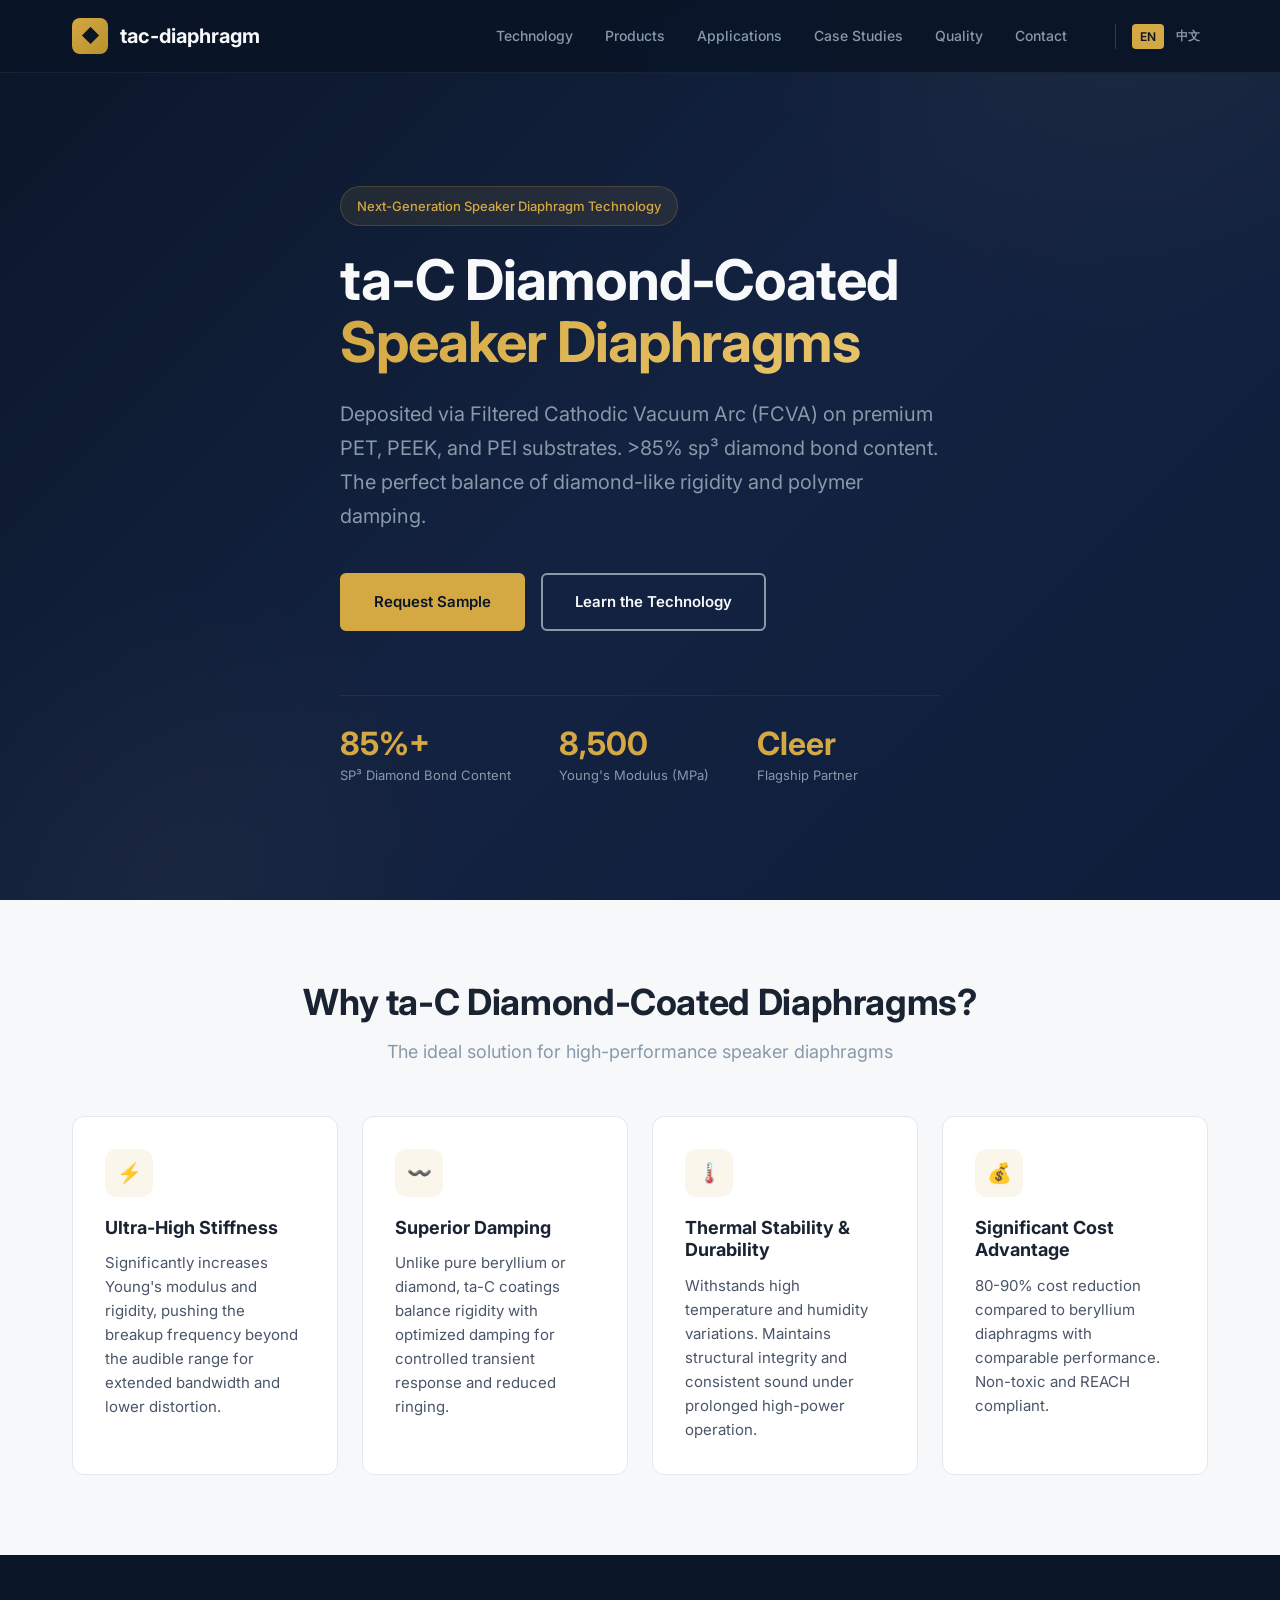
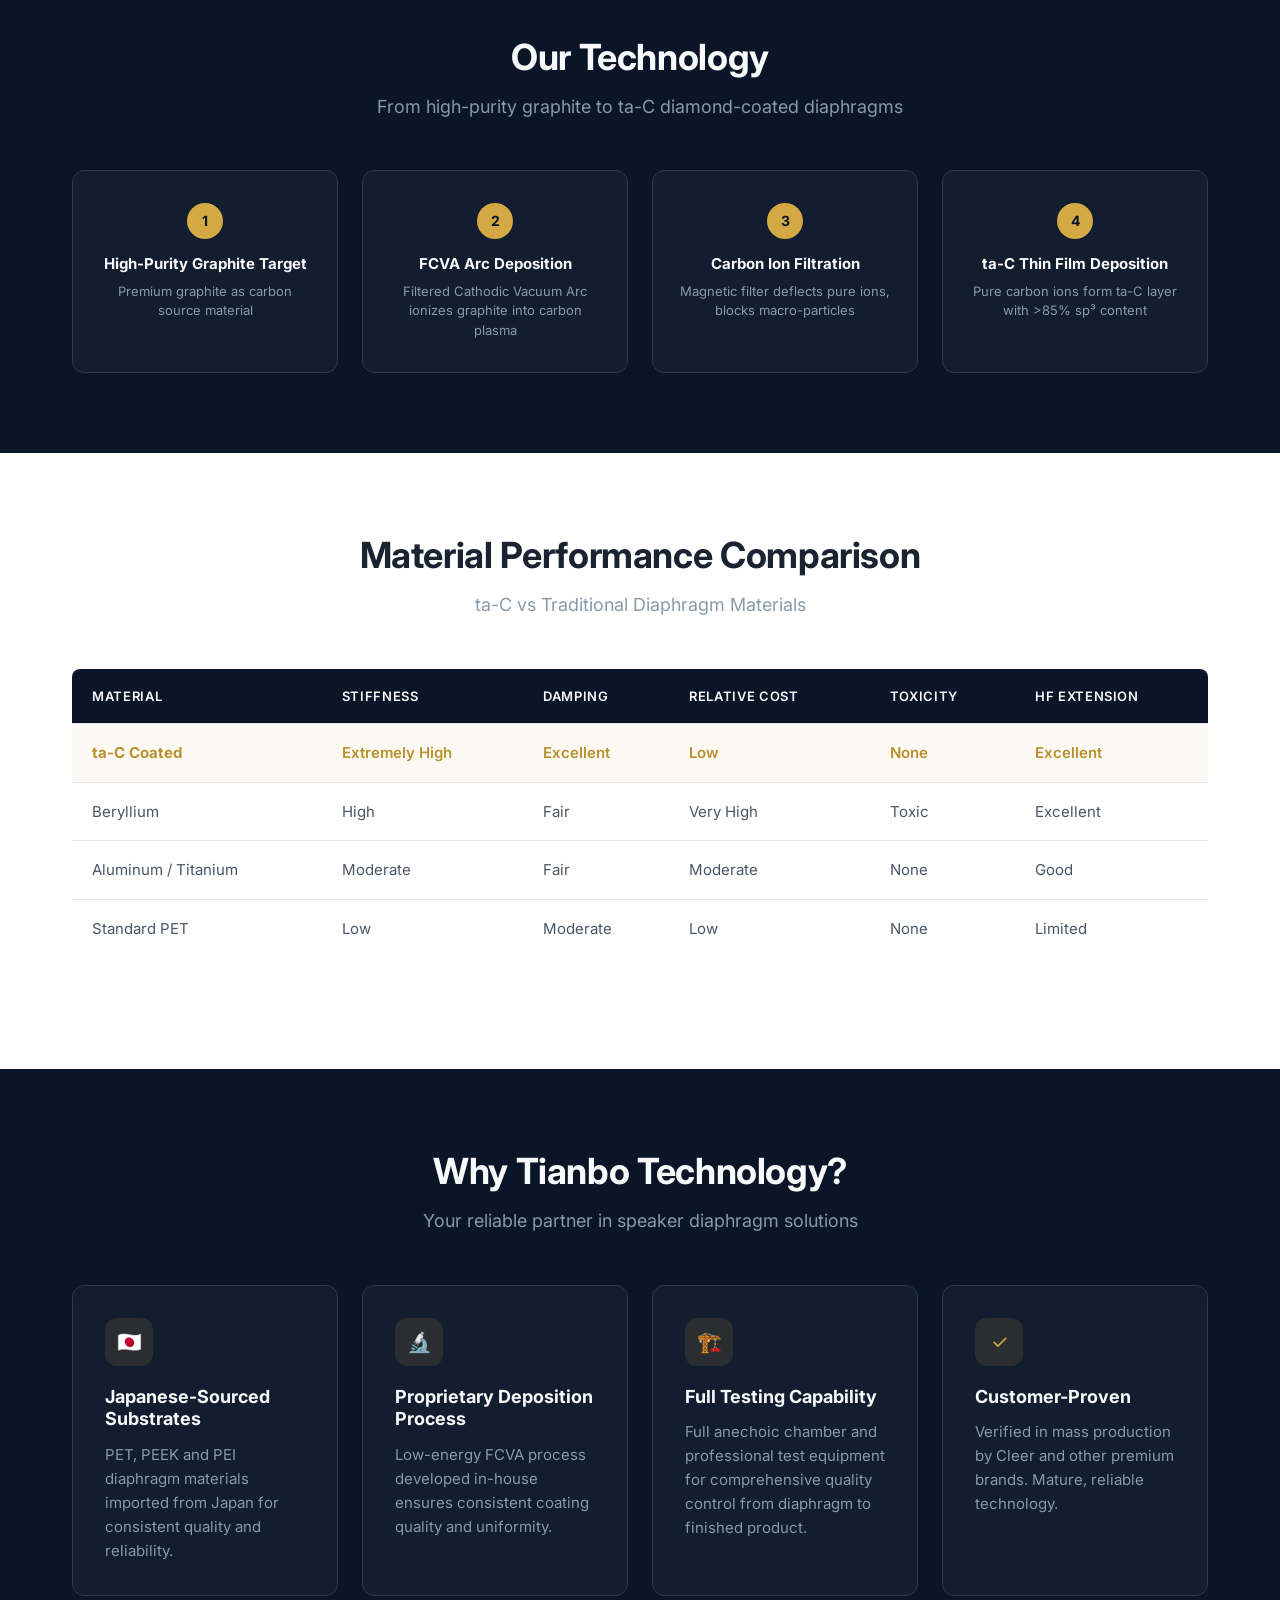
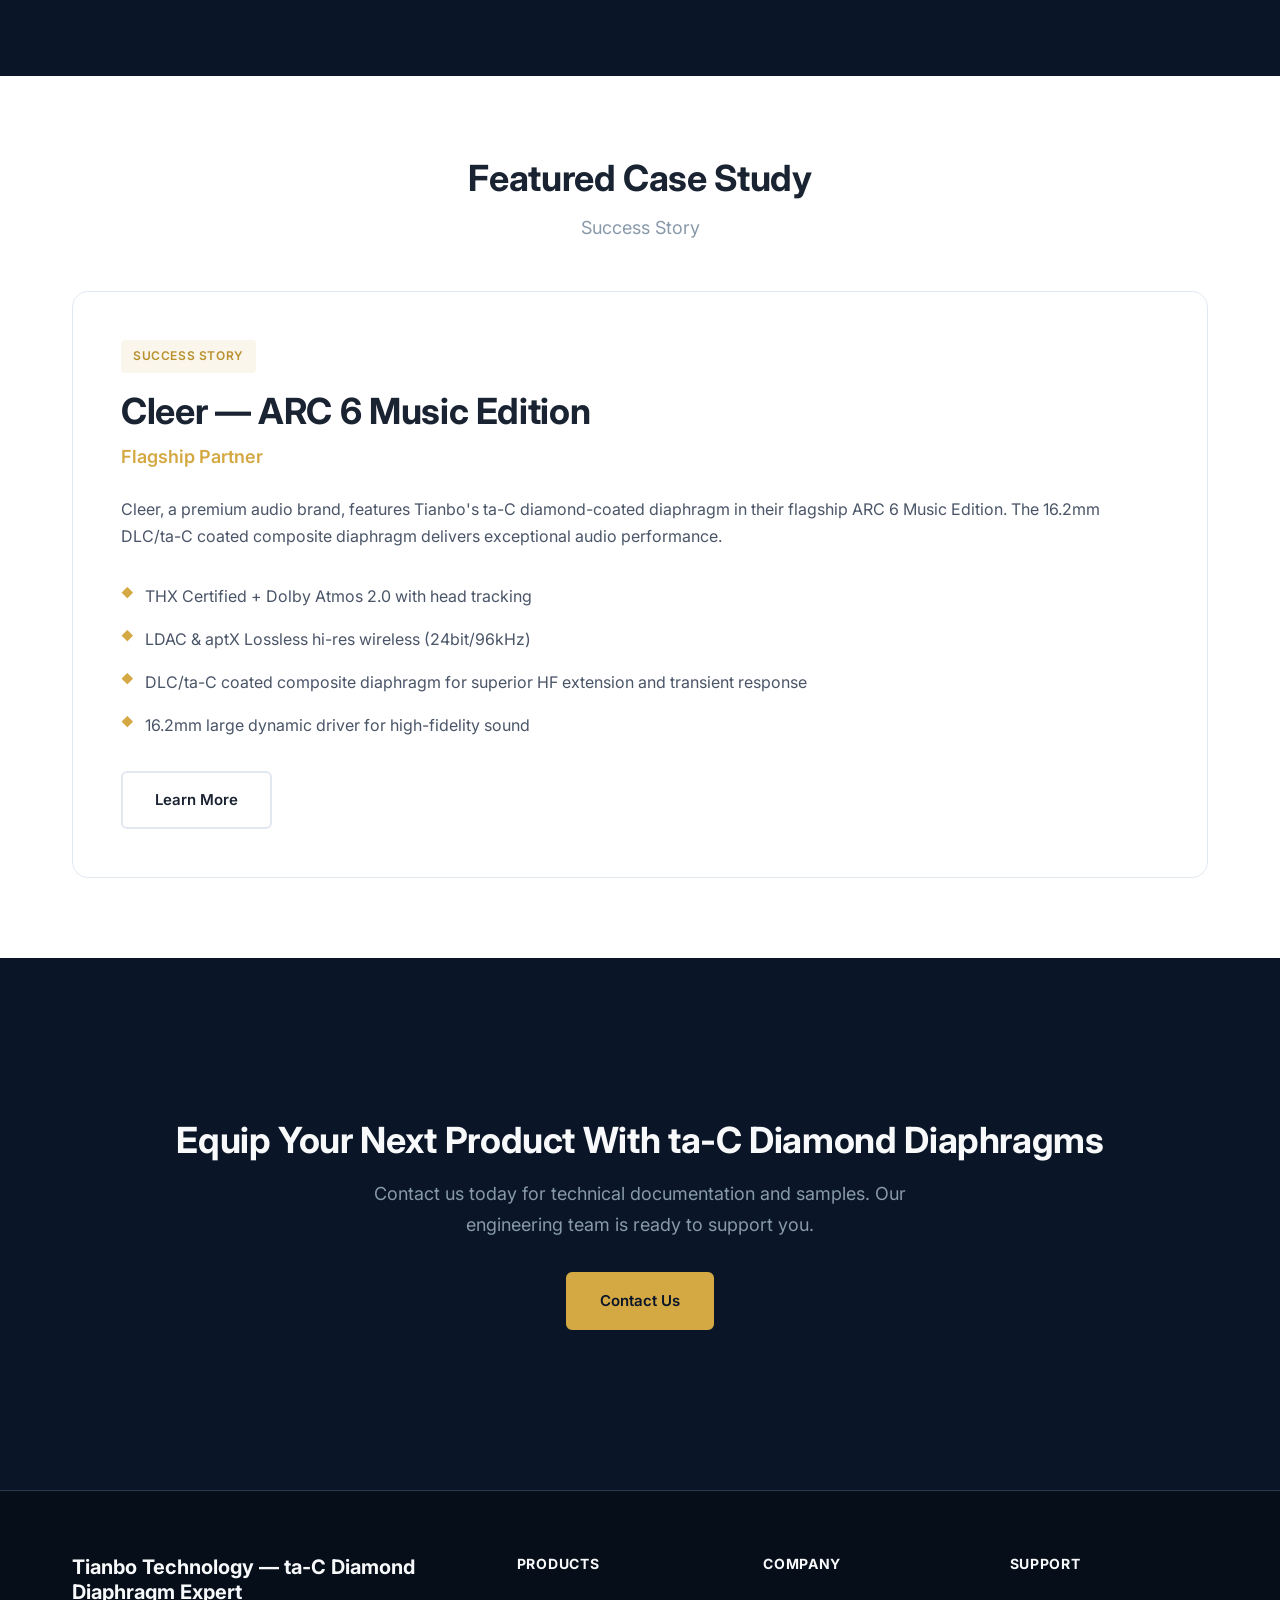
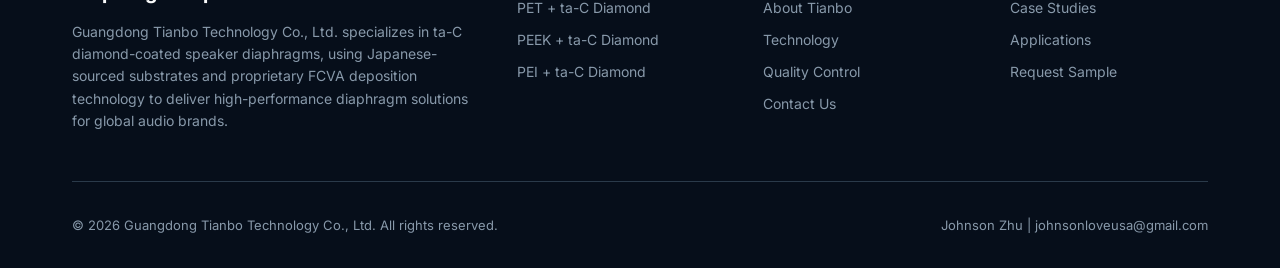
==== index.html @ 13ec7fbf "Initial commit: ta-C diamond diaphragm B2B website - 7 pages: Home, Technology, Products, Applicatio" ====
<!DOCTYPE html>
<html lang="en">
<head>
  <meta charset="UTF-8">
  <meta name="viewport" content="width=device-width, initial-scale=1.0">
  <title>ta-C Diamond-Coated Speaker Diaphragms | Tianbo Technology</title>
  <meta name="description" content="Premium ta-C diamond-coated PET, PEEK and PEI speaker diaphragms. FCVA deposition technology with >85% sp3 bond content. Trusted by Cleer. B2B supplier.">
  <link rel="preconnect" href="https://fonts.googleapis.com">
  <link rel="preconnect" href="https://fonts.gstatic.com" crossorigin>
  <link href="https://fonts.googleapis.com/css2?family=Inter:wght@400;500;600;700;800&display=swap" rel="stylesheet">
  <link rel="stylesheet" href="css/style.css">
</head>
<body>

  <!-- ===== Header ===== -->
  <header class="header">
    <div class="container">
      <nav class="nav">
        <a href="index.html" class="nav-logo">
          <span class="nav-logo-icon">◆</span>
          <span data-i18n="nav.home">tac-diaphragm</span>
        </a>
        <div class="nav-links">
          <a href="technology.html" data-i18n="nav.technology">Technology</a>
          <a href="products.html" data-i18n="nav.products">Products</a>
          <a href="applications.html" data-i18n="nav.applications">Applications</a>
          <a href="case-studies.html" data-i18n="nav.case-studies">Case Studies</a>
          <a href="quality.html" data-i18n="nav.quality">Quality</a>
          <a href="contact.html" data-i18n="nav.contact">Contact</a>
          <div class="lang-switch">
            <button class="lang-btn active" data-lang="en" onclick="switchLang('en')">EN</button>
            <button class="lang-btn" data-lang="zh" onclick="switchLang('zh')">中文</button>
          </div>
        </div>
        <button class="mobile-menu-btn" aria-label="Menu">☰</button>
      </nav>
    </div>
  </header>

  <!-- ===== Hero ===== -->
  <section class="hero">
    <div class="container">
      <div class="hero-content">
        <div class="hero-badge" data-i18n="hero.badge">Next-Generation Speaker Diaphragm Technology</div>
        <h1>
          <span data-i18n="hero.title">ta-C Diamond-Coated</span><br>
          <span data-i18n="hero.title.highlight" class="highlight">Speaker Diaphragms</span>
        </h1>
        <p data-i18n="hero.desc">Deposited via Filtered Cathodic Vacuum Arc (FCVA) on premium PET, PEEK, and PEI substrates. &gt;85% sp&sup3; diamond bond content. The perfect balance of diamond-like rigidity and polymer damping.</p>
        <div class="hero-actions">
          <a href="contact.html" class="btn btn-primary" data-i18n="hero.cta.primary">Request Sample</a>
          <a href="technology.html" class="btn btn-outline" data-i18n="hero.cta.secondary">Learn the Technology</a>
        </div>
        <div class="hero-metrics">
          <div class="metric">
            <div class="metric-value">85%+</div>
            <div class="metric-label" data-i18n="metric.sp3.label">SP&sup3; Diamond Bond Content</div>
          </div>
          <div class="metric">
            <div class="metric-value">8,500</div>
            <div class="metric-label" data-i18n="metric.ym.label">Young's Modulus (MPa)</div>
          </div>
          <div class="metric">
            <div class="metric-value">Cleer</div>
            <div class="metric-label" data-i18n="metric.partner.label">Flagship Partner</div>
          </div>
        </div>
      </div>
    </div>
  </section>

  <!-- ===== Features ===== -->
  <section class="section section-light fade-in">
    <div class="container">
      <h2 class="section-title" data-i18n="features.title">Why ta-C Diamond-Coated Diaphragms?</h2>
      <p class="section-subtitle" data-i18n="features.subtitle">The ideal solution for high-performance speaker diaphragms</p>
      <div class="grid-4">
        <div class="card">
          <div class="card-icon">⚡</div>
          <h3 data-i18n="feature.stiffness.title">Ultra-High Stiffness</h3>
          <p data-i18n="feature.stiffness.desc">Significantly increases Young's modulus and rigidity, pushing the breakup frequency beyond the audible range for extended bandwidth and lower distortion.</p>
        </div>
        <div class="card">
          <div class="card-icon">〰️</div>
          <h3 data-i18n="feature.damping.title">Superior Damping</h3>
          <p data-i18n="feature.damping.desc">Unlike pure beryllium or diamond, ta-C coatings balance rigidity with optimized damping for controlled transient response and reduced ringing.</p>
        </div>
        <div class="card">
          <div class="card-icon">🌡️</div>
          <h3 data-i18n="feature.thermal.title">Thermal Stability & Durability</h3>
          <p data-i18n="feature.thermal.desc">Withstands high temperature and humidity variations. Maintains structural integrity and consistent sound under prolonged high-power operation.</p>
        </div>
        <div class="card">
          <div class="card-icon">💰</div>
          <h3 data-i18n="feature.cost.title">Significant Cost Advantage</h3>
          <p data-i18n="feature.cost.desc">80-90% cost reduction compared to beryllium diaphragms with comparable performance. Non-toxic and REACH compliant.</p>
        </div>
      </div>
    </div>
  </section>

  <!-- ===== Process ===== -->
  <section class="section section-dark fade-in">
    <div class="container">
      <h2 class="section-title" data-i18n="process.title">Our Technology</h2>
      <p class="section-subtitle" data-i18n="process.subtitle">From high-purity graphite to ta-C diamond-coated diaphragms</p>
      <div class="process-steps">
        <div class="process-step">
          <h4 data-i18n="process.step1.title">High-Purity Graphite Target</h4>
          <p data-i18n="process.step1.desc">Premium graphite as carbon source material</p>
        </div>
        <div class="process-step">
          <h4 data-i18n="process.step2.title">FCVA Arc Deposition</h4>
          <p data-i18n="process.step2.desc">Filtered Cathodic Vacuum Arc ionizes graphite into carbon plasma</p>
        </div>
        <div class="process-step">
          <h4 data-i18n="process.step3.title">Carbon Ion Filtration</h4>
          <p data-i18n="process.step3.desc">Magnetic filter deflects pure ions, blocks macro-particles</p>
        </div>
        <div class="process-step">
          <h4 data-i18n="process.step4.title">ta-C Thin Film Deposition</h4>
          <p data-i18n="process.step4.desc">Pure carbon ions form ta-C layer with &gt;85% sp&sup3; content</p>
        </div>
      </div>
    </div>
  </section>

  <!-- ===== Comparison Table ===== -->
  <section class="section fade-in">
    <div class="container">
      <h2 class="section-title" data-i18n="comparison.title">Material Performance Comparison</h2>
      <p class="section-subtitle" data-i18n="comparison.subtitle">ta-C vs Traditional Diaphragm Materials</p>
      <div class="table-wrap">
        <table class="comparison-table">
          <thead>
            <tr>
              <th data-i18n="table.material">Material</th>
              <th data-i18n="table.stiffness">Stiffness</th>
              <th data-i18n="table.damping">Damping</th>
              <th data-i18n="table.cost">Relative Cost</th>
              <th data-i18n="table.toxicity">Toxicity</th>
              <th data-i18n="table.freq">HF Extension</th>
            </tr>
          </thead>
          <tbody>
            <tr class="highlight-row">
              <td><strong data-i18n="table.taC">ta-C Coated</strong></td>
              <td data-i18n="table.taC.s">Extremely High</td>
              <td data-i18n="table.taC.d">Excellent</td>
              <td data-i18n="table.taC.c">Low</td>
              <td data-i18n="table.taC.t">None</td>
              <td data-i18n="table.taC.f">Excellent</td>
            </tr>
            <tr>
              <td data-i18n="table.beryllium">Beryllium</td>
              <td data-i18n="table.beryllium.s">High</td>
              <td data-i18n="table.beryllium.d">Fair</td>
              <td data-i18n="table.beryllium.c">Very High</td>
              <td data-i18n="table.beryllium.t">Toxic</td>
              <td data-i18n="table.beryllium.f">Excellent</td>
            </tr>
            <tr>
              <td data-i18n="table.aluminum">Aluminum / Titanium</td>
              <td data-i18n="table.aluminum.s">Moderate</td>
              <td data-i18n="table.aluminum.d">Fair</td>
              <td data-i18n="table.aluminum.c">Moderate</td>
              <td data-i18n="table.aluminum.t">None</td>
              <td data-i18n="table.aluminum.f">Good</td>
            </tr>
            <tr>
              <td data-i18n="table.standard">Standard PET</td>
              <td data-i18n="table.standard.s">Low</td>
              <td data-i18n="table.standard.d">Moderate</td>
              <td data-i18n="table.standard.c">Low</td>
              <td data-i18n="table.standard.t">None</td>
              <td data-i18n="table.standard.f">Limited</td>
            </tr>
          </tbody>
        </table>
      </div>
    </div>
  </section>

  <!-- ===== Why Us ===== -->
  <section class="section section-dark fade-in">
    <div class="container">
      <h2 class="section-title" data-i18n="whyus.title">Why Tianbo Technology?</h2>
      <p class="section-subtitle" data-i18n="whyus.subtitle">Your reliable partner in speaker diaphragm solutions</p>
      <div class="grid-4">
        <div class="feature-card">
          <div class="card-icon">🇯🇵</div>
          <h3 data-i18n="whyus.1.title">Japanese-Sourced Substrates</h3>
          <p data-i18n="whyus.1.desc">PET, PEEK and PEI diaphragm materials imported from Japan for consistent quality and reliability.</p>
        </div>
        <div class="feature-card">
          <div class="card-icon">🔬</div>
          <h3 data-i18n="whyus.2.title">Proprietary Deposition Process</h3>
          <p data-i18n="whyus.2.desc">Low-energy FCVA process developed in-house ensures consistent coating quality and uniformity.</p>
        </div>
        <div class="feature-card">
          <div class="card-icon">🏗️</div>
          <h3 data-i18n="whyus.3.title">Full Testing Capability</h3>
          <p data-i18n="whyus.3.desc">Full anechoic chamber and professional test equipment for comprehensive quality control from diaphragm to finished product.</p>
        </div>
        <div class="feature-card">
          <div class="card-icon">✓</div>
          <h3 data-i18n="whyus.4.title">Customer-Proven</h3>
          <p data-i18n="whyus.4.desc">Verified in mass production by Cleer and other premium brands. Mature, reliable technology.</p>
        </div>
      </div>
    </div>
  </section>

  <!-- ===== Case Study Highlight ===== -->
  <section class="section fade-in">
    <div class="container">
      <h2 class="section-title" data-i18n="casestudy.title">Featured Case Study</h2>
      <p class="section-subtitle" data-i18n="casestudy.tag">Success Story</p>
      <div class="case-study">
        <div class="case-study-content">
          <span class="case-study-tag" data-i18n="casestudy.tag">SUCCESS STORY</span>
          <h2>Cleer — ARC 6 Music Edition</h2>
          <p class="client-name">Flagship Partner</p>
          <p data-i18n="casestudy.desc">Cleer, a premium audio brand, features Tianbo's ta-C diamond-coated diaphragm in their flagship ARC 6 Music Edition. The 16.2mm DLC/ta-C coated composite diaphragm delivers exceptional audio performance.</p>
          <ul>
            <li data-i18n="casestudy.bullet1">THX Certified + Dolby Atmos 2.0 with head tracking</li>
            <li data-i18n="casestudy.bullet2">LDAC & aptX Lossless hi-res wireless (24bit/96kHz)</li>
            <li data-i18n="casestudy.bullet3">DLC/ta-C coated composite diaphragm for superior HF extension and transient response</li>
            <li data-i18n="casestudy.bullet4">16.2mm large dynamic driver for high-fidelity sound</li>
          </ul>
          <a href="case-studies.html" class="btn btn-outline-dark" data-i18n="casestudy.cta">Learn More</a>
        </div>
      </div>
    </div>
  </section>

  <!-- ===== CTA ===== -->
  <section class="section section-dark">
    <div class="container">
      <div class="cta-section">
        <h2 data-i18n="cta.title">Equip Your Next Product With ta-C Diamond Diaphragms</h2>
        <p data-i18n="cta.desc">Contact us today for technical documentation and samples. Our engineering team is ready to support you.</p>
        <a href="contact.html" class="btn btn-primary" data-i18n="cta.btn">Contact Us</a>
      </div>
    </div>
  </section>

  <!-- ===== Footer ===== -->
  <footer class="footer">
    <div class="container">
      <div class="footer-grid">
        <div class="footer-brand">
          <h3 data-i18n="footer.brand">Tianbo Technology — ta-C Diamond Diaphragm Expert</h3>
          <p data-i18n="footer.desc">Guangdong Tianbo Technology Co., Ltd. specializes in ta-C diamond-coated speaker diaphragms, using Japanese-sourced substrates and proprietary FCVA deposition technology to deliver high-performance diaphragm solutions for global audio brands.</p>
        </div>
        <div>
          <h4 data-i18n="footer.products">Products</h4>
          <a href="products.html" data-i18n="footer.products.pet">PET + ta-C Diamond</a>
          <a href="products.html" data-i18n="footer.products.peek">PEEK + ta-C Diamond</a>
          <a href="products.html" data-i18n="footer.products.pei">PEI + ta-C Diamond</a>
        </div>
        <div>
          <h4 data-i18n="footer.company">Company</h4>
          <a href="index.html" data-i18n="footer.company.about">About Tianbo</a>
          <a href="technology.html" data-i18n="footer.company.technology">Technology</a>
          <a href="quality.html" data-i18n="footer.company.quality">Quality Control</a>
          <a href="contact.html" data-i18n="footer.company.contact">Contact Us</a>
        </div>
        <div>
          <h4 data-i18n="footer.support">Support</h4>
          <a href="case-studies.html" data-i18n="footer.support.case">Case Studies</a>
          <a href="applications.html" data-i18n="footer.support.apps">Applications</a>
          <a href="contact.html" data-i18n="footer.support.sample">Request Sample</a>
        </div>
      </div>
      <div class="footer-bottom">
        <span data-i18n="footer.copyright">© 2026 Guangdong Tianbo Technology Co., Ltd. All rights reserved.</span>
        <span>Johnson Zhu | johnsonloveusa@gmail.com</span>
      </div>
    </div>
  </footer>

  <script src="js/translations.js"></script>
  <script src="js/main.js"></script>
</body>
</html>
---- css/style.css ----
/* ===== tac-diaphragm.com - Professional B2B Website ===== */
/* ===== Main Stylesheet ===== */

:root {
  /* Colors */
  --primary: #0a1628;
  --primary-light: #132240;
  --primary-dark: #060e1a;
  --accent: #d4a843;
  --accent-light: #e8c46a;
  --accent-dark: #b8912e;
  --text-light: #f8f9fa;
  --text-muted: #8899aa;
  --text-dark: #1a2332;
  --text-body: #4a5568;
  --bg-light: #f7f8fa;
  --bg-card: #ffffff;
  --border: #e2e8f0;
  --border-dark: #2a3a4a;
  --success: #38a169;
  --error: #e53e3e;

  /* Typography */
  --font-primary: 'Inter', -apple-system, BlinkMacSystemFont, 'Segoe UI', sans-serif;
  --font-mono: 'JetBrains Mono', 'SF Mono', 'Fira Code', monospace;

  /* Spacing */
  --section-padding: 5rem 0;
  --container-width: 1200px;
  --container-padding: 0 2rem;

  /* Transitions */
  --transition: 0.3s cubic-bezier(0.4, 0, 0.2, 1);
}

/* ===== Reset & Base ===== */
*, *::before, *::after { box-sizing: border-box; margin: 0; padding: 0; }

html {
  scroll-behavior: smooth;
  font-size: 16px;
}

body {
  font-family: var(--font-primary);
  color: var(--text-body);
  line-height: 1.7;
  -webkit-font-smoothing: antialiased;
  -moz-osx-font-smoothing: grayscale;
  overflow-x: hidden;
}

img { max-width: 100%; height: auto; display: block; }
a { color: var(--accent); text-decoration: none; transition: var(--transition); }
a:hover { color: var(--accent-dark); }
ul { list-style: none; }

/* ===== Typography ===== */
h1, h2, h3, h4, h5, h6 {
  color: var(--text-dark);
  font-weight: 700;
  line-height: 1.25;
}

h1 { font-size: 3rem; letter-spacing: -0.02em; }
h2 { font-size: 2.25rem; letter-spacing: -0.01em; }
h3 { font-size: 1.5rem; }
h4 { font-size: 1.125rem; }

.section-title {
  text-align: center;
  margin-bottom: 0.75rem;
}

.section-subtitle {
  text-align: center;
  color: var(--text-muted);
  font-size: 1.125rem;
  max-width: 640px;
  margin: 0 auto 3rem;
}

/* ===== Container ===== */
.container {
  max-width: var(--container-width);
  margin: 0 auto;
  padding: var(--container-padding);
}

/* ===== Buttons ===== */
.btn {
  display: inline-flex;
  align-items: center;
  gap: 0.5rem;
  padding: 0.875rem 2rem;
  border-radius: 6px;
  font-weight: 600;
  font-size: 0.9375rem;
  cursor: pointer;
  transition: var(--transition);
  border: 2px solid transparent;
  font-family: var(--font-primary);
}

.btn-primary {
  background: var(--accent);
  color: var(--primary);
  border-color: var(--accent);
}
.btn-primary:hover {
  background: var(--accent-dark);
  border-color: var(--accent-dark);
  color: var(--primary);
  transform: translateY(-2px);
  box-shadow: 0 4px 20px rgba(212, 168, 67, 0.3);
}

.btn-outline {
  background: transparent;
  color: var(--text-light);
  border-color: var(--text-muted);
}
.btn-outline:hover {
  border-color: var(--accent);
  color: var(--accent);
  transform: translateY(-2px);
}

.btn-outline-dark {
  background: transparent;
  color: var(--text-dark);
  border-color: var(--border);
}
.btn-outline-dark:hover {
  border-color: var(--accent);
  color: var(--accent);
}

/* ===== Header / Navigation ===== */
.header {
  position: fixed;
  top: 0;
  left: 0;
  right: 0;
  z-index: 1000;
  background: rgba(10, 22, 40, 0.95);
  backdrop-filter: blur(20px);
  -webkit-backdrop-filter: blur(20px);
  border-bottom: 1px solid rgba(255, 255, 255, 0.06);
  transition: var(--transition);
}

.header.scrolled {
  background: rgba(10, 22, 40, 0.98);
  box-shadow: 0 4px 30px rgba(0, 0, 0, 0.3);
}

.nav {
  display: flex;
  align-items: center;
  justify-content: space-between;
  height: 72px;
}

.nav-logo {
  display: flex;
  align-items: center;
  gap: 0.75rem;
  font-weight: 700;
  font-size: 1.25rem;
  color: var(--text-light);
}

.nav-logo-icon {
  width: 36px;
  height: 36px;
  background: linear-gradient(135deg, var(--accent), var(--accent-dark));
  border-radius: 8px;
  display: flex;
  align-items: center;
  justify-content: center;
  font-size: 1.125rem;
  color: var(--primary);
}

.nav-links {
  display: flex;
  align-items: center;
  gap: 2rem;
}

.nav-links a {
  color: var(--text-muted);
  font-size: 0.875rem;
  font-weight: 500;
  transition: var(--transition);
  position: relative;
}

.nav-links a::after {
  content: '';
  position: absolute;
  bottom: -4px;
  left: 0;
  width: 0;
  height: 2px;
  background: var(--accent);
  transition: var(--transition);
}

.nav-links a:hover,
.nav-links a.active {
  color: var(--text-light);
}
.nav-links a:hover::after,
.nav-links a.active::after {
  width: 100%;
}

.lang-switch {
  display: flex;
  gap: 0.25rem;
  margin-left: 1rem;
  padding-left: 1rem;
  border-left: 1px solid var(--border-dark);
}

.lang-btn {
  background: none;
  border: none;
  color: var(--text-muted);
  font-size: 0.75rem;
  font-weight: 600;
  cursor: pointer;
  padding: 0.25rem 0.5rem;
  border-radius: 4px;
  font-family: var(--font-primary);
  transition: var(--transition);
  text-transform: uppercase;
}

.lang-btn.active {
  background: var(--accent);
  color: var(--primary);
}

.lang-btn:hover:not(.active) {
  color: var(--text-light);
}

/* Mobile menu toggle */
.mobile-menu-btn {
  display: none;
  background: none;
  border: none;
  color: var(--text-light);
  font-size: 1.5rem;
  cursor: pointer;
  padding: 0.5rem;
}

/* ===== Hero Section ===== */
.hero {
  min-height: 100vh;
  display: flex;
  align-items: center;
  background: linear-gradient(135deg, var(--primary) 0%, var(--primary-light) 50%, #0d1f3c 100%);
  position: relative;
  overflow: hidden;
  padding-top: 72px;
}

.hero::before {
  content: '';
  position: absolute;
  top: -50%;
  right: -20%;
  width: 800px;
  height: 800px;
  background: radial-gradient(circle, rgba(212, 168, 67, 0.06) 0%, transparent 70%);
  border-radius: 50%;
}

.hero::after {
  content: '';
  position: absolute;
  bottom: -30%;
  left: -10%;
  width: 600px;
  height: 600px;
  background: radial-gradient(circle, rgba(212, 168, 67, 0.04) 0%, transparent 70%);
  border-radius: 50%;
}

.hero-content {
  position: relative;
  z-index: 1;
  max-width: 800px;
}

.hero-badge {
  display: inline-flex;
  align-items: center;
  gap: 0.5rem;
  background: rgba(212, 168, 67, 0.1);
  border: 1px solid rgba(212, 168, 67, 0.2);
  padding: 0.5rem 1rem;
  border-radius: 100px;
  font-size: 0.8125rem;
  color: var(--accent);
  font-weight: 500;
  margin-bottom: 1.5rem;
}

.hero h1 {
  color: var(--text-light);
  margin-bottom: 1.5rem;
  font-size: 3.5rem;
  line-height: 1.1;
}

.hero h1 .highlight {
  background: linear-gradient(135deg, var(--accent), var(--accent-light));
  -webkit-background-clip: text;
  -webkit-text-fill-color: transparent;
  background-clip: text;
}

.hero p {
  color: var(--text-muted);
  font-size: 1.25rem;
  line-height: 1.7;
  margin-bottom: 2.5rem;
  max-width: 600px;
}

.hero-actions {
  display: flex;
  gap: 1rem;
  flex-wrap: wrap;
}

.hero-metrics {
  display: flex;
  gap: 3rem;
  margin-top: 4rem;
  padding-top: 2rem;
  border-top: 1px solid rgba(255, 255, 255, 0.06);
}

.metric {
  text-align: left;
}

.metric-value {
  font-size: 2rem;
  font-weight: 700;
  color: var(--accent);
  line-height: 1;
  margin-bottom: 0.25rem;
}

.metric-label {
  font-size: 0.8125rem;
  color: var(--text-muted);
}

/* ===== Sections ===== */
.section {
  padding: var(--section-padding);
}

.section-dark {
  background: var(--primary);
  color: var(--text-muted);
}

.section-dark .section-title {
  color: var(--text-light);
}

.section-light {
  background: var(--bg-light);
}

/* ===== Grid layouts ===== */
.grid-2 {
  display: grid;
  grid-template-columns: 1fr 1fr;
  gap: 3rem;
  align-items: center;
}

.grid-3 {
  display: grid;
  grid-template-columns: repeat(3, 1fr);
  gap: 2rem;
}

.grid-4 {
  display: grid;
  grid-template-columns: repeat(4, 1fr);
  gap: 1.5rem;
}

/* ===== Cards ===== */
.card {
  background: var(--bg-card);
  border-radius: 12px;
  padding: 2rem;
  border: 1px solid var(--border);
  transition: var(--transition);
}

.card:hover {
  transform: translateY(-4px);
  box-shadow: 0 12px 40px rgba(0, 0, 0, 0.08);
  border-color: var(--accent);
}

.card-icon {
  width: 48px;
  height: 48px;
  border-radius: 12px;
  display: flex;
  align-items: center;
  justify-content: center;
  font-size: 1.25rem;
  margin-bottom: 1.25rem;
  background: rgba(212, 168, 67, 0.1);
  color: var(--accent);
}

.card h3 {
  margin-bottom: 0.75rem;
  font-size: 1.125rem;
}

.card p {
  font-size: 0.9375rem;
  line-height: 1.6;
}

/* ===== Feature Cards ===== */
.feature-card {
  background: rgba(255, 255, 255, 0.03);
  border: 1px solid var(--border-dark);
  border-radius: 12px;
  padding: 2rem;
  transition: var(--transition);
}

.feature-card:hover {
  border-color: var(--accent);
  background: rgba(212, 168, 67, 0.05);
  transform: translateY(-4px);
}

.feature-card .card-icon {
  background: rgba(212, 168, 67, 0.12);
}

.feature-card h3 {
  color: var(--text-light);
  font-size: 1.125rem;
  margin-bottom: 0.75rem;
}

.feature-card p {
  color: var(--text-muted);
  font-size: 0.9375rem;
  line-height: 1.6;
}

/* ===== Comparison Table ===== */
.table-wrap {
  overflow-x: auto;
  margin: 2rem 0;
}

.comparison-table {
  width: 100%;
  border-collapse: collapse;
  font-size: 0.9375rem;
}

.comparison-table th,
.comparison-table td {
  padding: 1rem 1.25rem;
  text-align: left;
  border-bottom: 1px solid var(--border);
}

.comparison-table th {
  background: var(--primary);
  color: var(--text-light);
  font-weight: 600;
  font-size: 0.8125rem;
  text-transform: uppercase;
  letter-spacing: 0.05em;
}

.comparison-table th:first-child {
  border-radius: 8px 0 0 0;
}

.comparison-table th:last-child {
  border-radius: 0 8px 0 0;
}

.comparison-table tr:last-child td {
  border-bottom: none;
}

.comparison-table tr:hover td {
  background: rgba(212, 168, 67, 0.04);
}

.comparison-table .highlight-row {
  background: rgba(212, 168, 67, 0.06);
}

.comparison-table .highlight-row td {
  font-weight: 600;
  color: var(--accent-dark);
}

/* ===== Case Study ===== */
.case-study {
  background: var(--bg-card);
  border-radius: 16px;
  overflow: hidden;
  border: 1px solid var(--border);
}

.case-study-content {
  padding: 3rem;
}

.case-study-tag {
  display: inline-block;
  background: rgba(212, 168, 67, 0.1);
  color: var(--accent-dark);
  font-size: 0.75rem;
  font-weight: 600;
  text-transform: uppercase;
  letter-spacing: 0.05em;
  padding: 0.375rem 0.75rem;
  border-radius: 4px;
  margin-bottom: 1rem;
}

.case-study h2 {
  margin-bottom: 0.5rem;
}

.case-study .client-name {
  font-size: 1.125rem;
  font-weight: 600;
  color: var(--accent);
  margin-bottom: 1.5rem;
}

.case-study ul {
  margin: 1.5rem 0;
}

.case-study ul li {
  padding: 0.5rem 0;
  padding-left: 1.5rem;
  position: relative;
}

.case-study ul li::before {
  content: '◆';
  position: absolute;
  left: 0;
  color: var(--accent);
  font-size: 0.75rem;
}

/* ===== Process Steps ===== */
.process-steps {
  display: grid;
  grid-template-columns: repeat(auto-fit, minmax(200px, 1fr));
  gap: 1.5rem;
  counter-reset: step;
}

.process-step {
  text-align: center;
  padding: 2rem 1.5rem;
  background: rgba(255, 255, 255, 0.03);
  border: 1px solid var(--border-dark);
  border-radius: 12px;
  position: relative;
}

.process-step::before {
  counter-increment: step;
  content: counter(step);
  width: 36px;
  height: 36px;
  background: var(--accent);
  color: var(--primary);
  border-radius: 50%;
  display: flex;
  align-items: center;
  justify-content: center;
  font-weight: 700;
  font-size: 0.875rem;
  margin: 0 auto 1rem;
}

.process-step h4 {
  color: var(--text-light);
  font-size: 0.9375rem;
  margin-bottom: 0.5rem;
}

.process-step p {
  font-size: 0.8125rem;
  color: var(--text-muted);
  line-height: 1.5;
}

/* ===== Contact Form ===== */
.contact-section {
  display: grid;
  grid-template-columns: 1fr 1fr;
  gap: 4rem;
  align-items: start;
}

.form-group {
  margin-bottom: 1.5rem;
}

.form-group label {
  display: block;
  font-size: 0.875rem;
  font-weight: 600;
  color: var(--text-dark);
  margin-bottom: 0.5rem;
}

.form-control {
  width: 100%;
  padding: 0.875rem 1rem;
  border: 2px solid var(--border);
  border-radius: 8px;
  font-family: var(--font-primary);
  font-size: 0.9375rem;
  transition: var(--transition);
  background: var(--bg-card);
  color: var(--text-dark);
}

.form-control:focus {
  outline: none;
  border-color: var(--accent);
  box-shadow: 0 0 0 3px rgba(212, 168, 67, 0.15);
}

textarea.form-control {
  min-height: 140px;
  resize: vertical;
}

.checkbox-group {
  display: flex;
  align-items: flex-start;
  gap: 0.75rem;
  margin-bottom: 1.5rem;
}

.checkbox-group input[type="checkbox"] {
  width: 18px;
  height: 18px;
  margin-top: 3px;
  accent-color: var(--accent);
}

.checkbox-group label {
  font-size: 0.875rem;
  cursor: pointer;
}

.contact-info h3 {
  margin-bottom: 1.5rem;
}

.contact-detail {
  display: flex;
  gap: 1rem;
  margin-bottom: 1.5rem;
  align-items: flex-start;
}

.contact-detail-icon {
  width: 40px;
  height: 40px;
  background: rgba(212, 168, 67, 0.1);
  border-radius: 8px;
  display: flex;
  align-items: center;
  justify-content: center;
  color: var(--accent);
  flex-shrink: 0;
}

.contact-detail h4 {
  font-size: 0.9375rem;
  margin-bottom: 0.25rem;
}

.contact-detail p {
  font-size: 0.875rem;
  color: var(--text-muted);
}

/* ===== Footer ===== */
.footer {
  background: var(--primary-dark);
  color: var(--text-muted);
  padding: 4rem 0 2rem;
  border-top: 1px solid var(--border-dark);
}

.footer-grid {
  display: grid;
  grid-template-columns: 2fr 1fr 1fr 1fr;
  gap: 3rem;
  margin-bottom: 3rem;
}

.footer-brand h3 {
  color: var(--text-light);
  font-size: 1.25rem;
  margin-bottom: 1rem;
}

.footer-brand p {
  font-size: 0.875rem;
  line-height: 1.6;
}

.footer h4 {
  color: var(--text-light);
  font-size: 0.875rem;
  text-transform: uppercase;
  letter-spacing: 0.05em;
  margin-bottom: 1.25rem;
}

.footer a {
  display: block;
  color: var(--text-muted);
  font-size: 0.875rem;
  padding: 0.25rem 0;
}

.footer a:hover {
  color: var(--accent);
}

.footer-bottom {
  border-top: 1px solid var(--border-dark);
  padding-top: 2rem;
  display: flex;
  justify-content: space-between;
  align-items: center;
  font-size: 0.8125rem;
}

/* ===== Breadcrumbs ===== */
.breadcrumbs {
  padding: 6rem 0 0;
  background: var(--primary);
}

.breadcrumbs-inner {
  padding: 2rem 0;
  border-bottom: 1px solid var(--border-dark);
}

.breadcrumbs h1 {
  color: var(--text-light);
  font-size: 2.5rem;
  margin-bottom: 0.5rem;
}

.breadcrumbs p {
  color: var(--text-muted);
  font-size: 1rem;
}

/* ===== Stats section ===== */
.stats-grid {
  display: grid;
  grid-template-columns: repeat(4, 1fr);
  gap: 2rem;
}

.stat-item {
  text-align: center;
  padding: 2rem;
}

.stat-number {
  font-size: 2.5rem;
  font-weight: 700;
  color: var(--accent);
  line-height: 1;
  margin-bottom: 0.5rem;
}

.stat-label {
  font-size: 0.875rem;
  color: var(--text-muted);
}

/* ===== CTA Section ===== */
.cta-section {
  text-align: center;
  padding: 5rem 0;
}

.cta-section h2 {
  color: var(--text-light);
  margin-bottom: 1rem;
}

.cta-section p {
  color: var(--text-muted);
  font-size: 1.125rem;
  max-width: 560px;
  margin: 0 auto 2rem;
}

/* ===== Animations ===== */
.fade-in {
  opacity: 0;
  transform: translateY(20px);
  transition: opacity 0.6s ease, transform 0.6s ease;
}

.fade-in.visible {
  opacity: 1;
  transform: translateY(0);
}

/* ===== Toast / Notification ===== */
.toast {
  position: fixed;
  bottom: 2rem;
  right: 2rem;
  padding: 1rem 1.5rem;
  border-radius: 8px;
  color: var(--text-light);
  font-weight: 500;
  font-size: 0.9375rem;
  z-index: 9999;
  opacity: 0;
  transform: translateY(1rem);
  transition: var(--transition);
  pointer-events: none;
}

.toast.show {
  opacity: 1;
  transform: translateY(0);
  pointer-events: auto;
}

.toast.success {
  background: var(--success);
}

.toast.error {
  background: var(--error);
}

/* ===== Page Header ===== */
.page-header {
  padding: 8rem 0 4rem;
  background: linear-gradient(135deg, var(--primary) 0%, var(--primary-light) 100%);
  text-align: center;
}

.page-header h1 {
  color: var(--text-light);
  font-size: 2.75rem;
  margin-bottom: 1rem;
}

.page-header p {
  color: var(--text-muted);
  font-size: 1.125rem;
  max-width: 640px;
  margin: 0 auto;
}

/* ===== Responsive ===== */
@media (max-width: 1024px) {
  .grid-2 { grid-template-columns: 1fr; gap: 2rem; }
  .grid-4 { grid-template-columns: 1fr 1fr; }
  .footer-grid { grid-template-columns: 1fr 1fr; gap: 2rem; }
  .contact-section { grid-template-columns: 1fr; gap: 3rem; }
  .stats-grid { grid-template-columns: 1fr 1fr; }
}

@media (max-width: 768px) {
  h1 { font-size: 2rem; }
  h2 { font-size: 1.75rem; }
  .hero h1 { font-size: 2.25rem; }
  .hero p { font-size: 1.0625rem; }

  .nav-links {
    display: none;
    position: absolute;
    top: 72px;
    left: 0;
    right: 0;
    background: var(--primary);
    flex-direction: column;
    padding: 1.5rem 2rem;
    border-bottom: 1px solid var(--border-dark);
    gap: 1rem;
  }

  .nav-links.open { display: flex; }

  .mobile-menu-btn { display: block; }

  .lang-switch {
    margin-left: 0;
    padding-left: 0;
    border-left: none;
  }

  .grid-3 { grid-template-columns: 1fr; }
  .grid-4 { grid-template-columns: 1fr; }

  .hero-metrics { flex-direction: column; gap: 1.5rem; }

  .footer-grid { grid-template-columns: 1fr; }

  .case-study-content { padding: 1.5rem; }

  .page-header { padding: 6rem 0 3rem; }
  .page-header h1 { font-size: 2rem; }

  .stats-grid { grid-template-columns: 1fr 1fr; gap: 1rem; }

  .section { padding: 3rem 0; }
}

@media (max-width: 480px) {
  .hero-actions { flex-direction: column; }
  .hero-metrics { gap: 1rem; }
  .stats-grid { grid-template-columns: 1fr; }
}

/* ===== Print ===== */
@media print {
  .header, .footer, .mobile-menu-btn { display: none; }
  body { color: #000; }
  .hero { min-height: auto; }
}
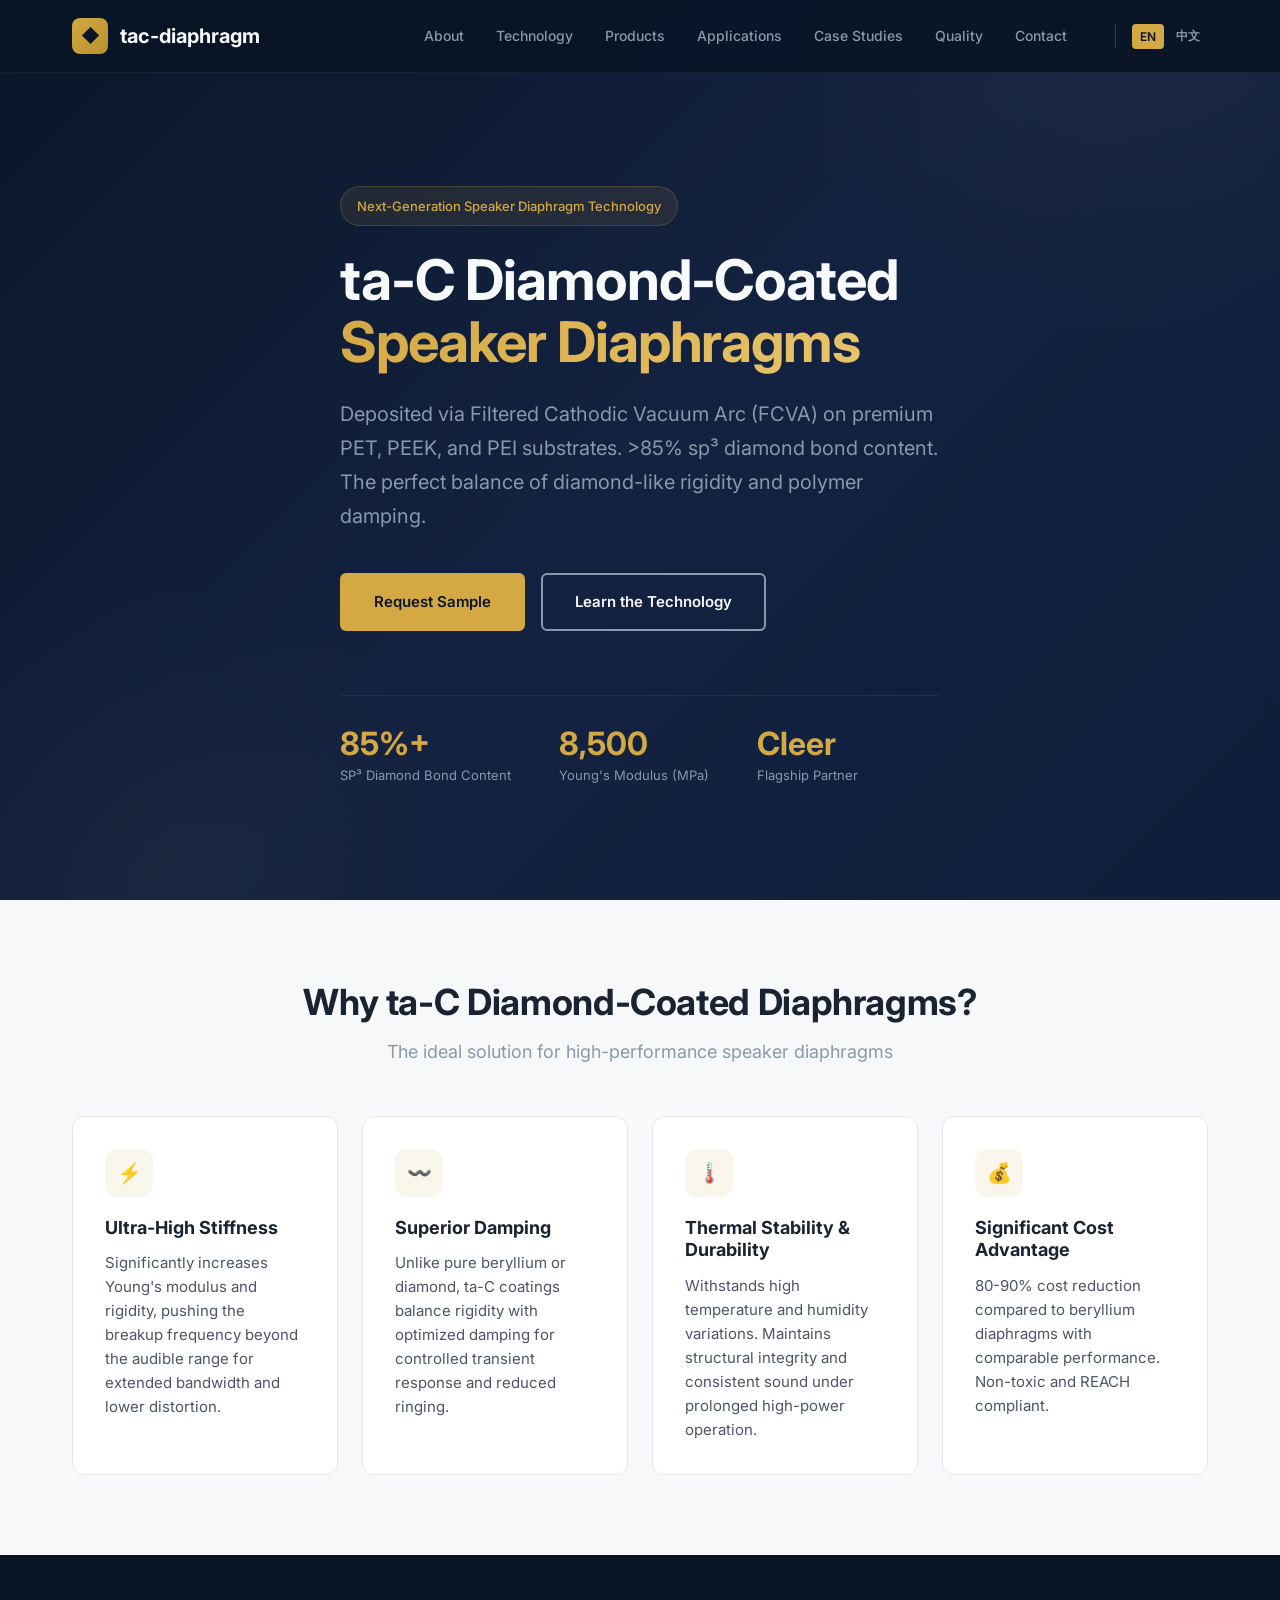
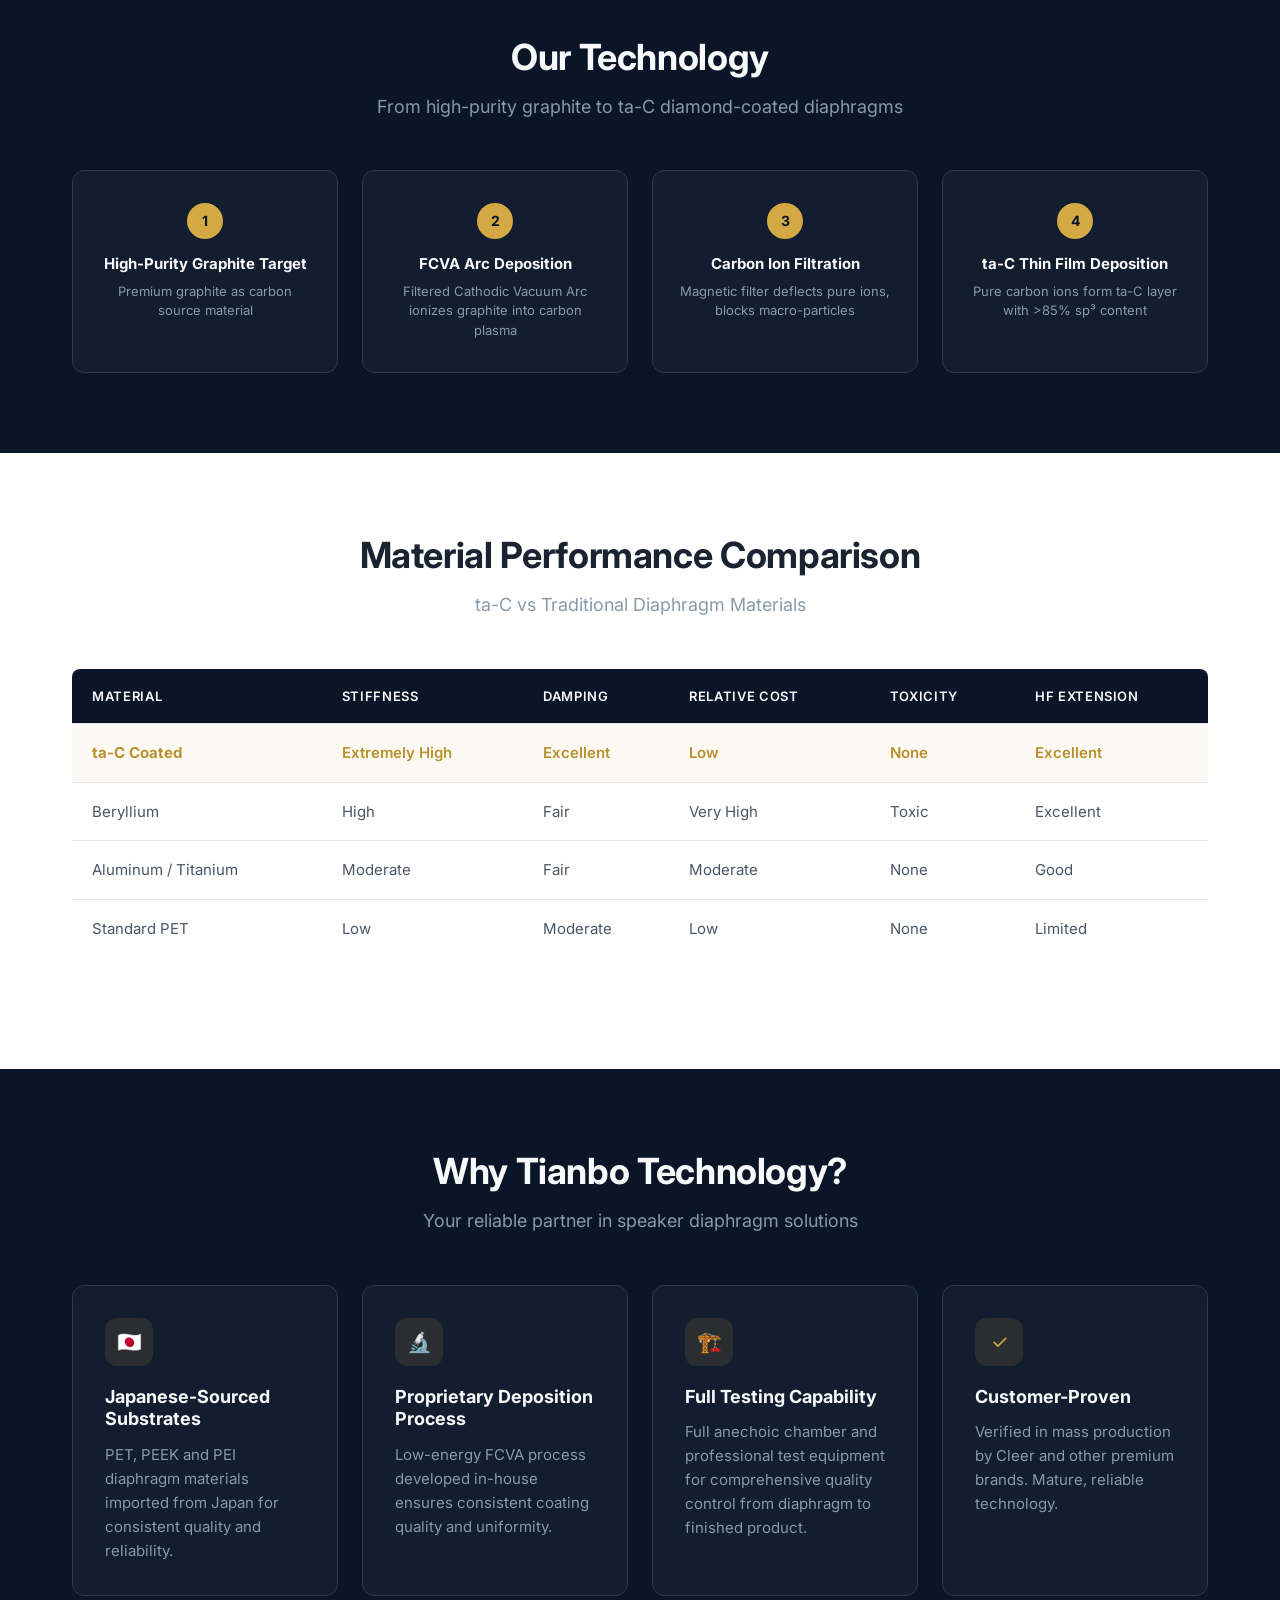
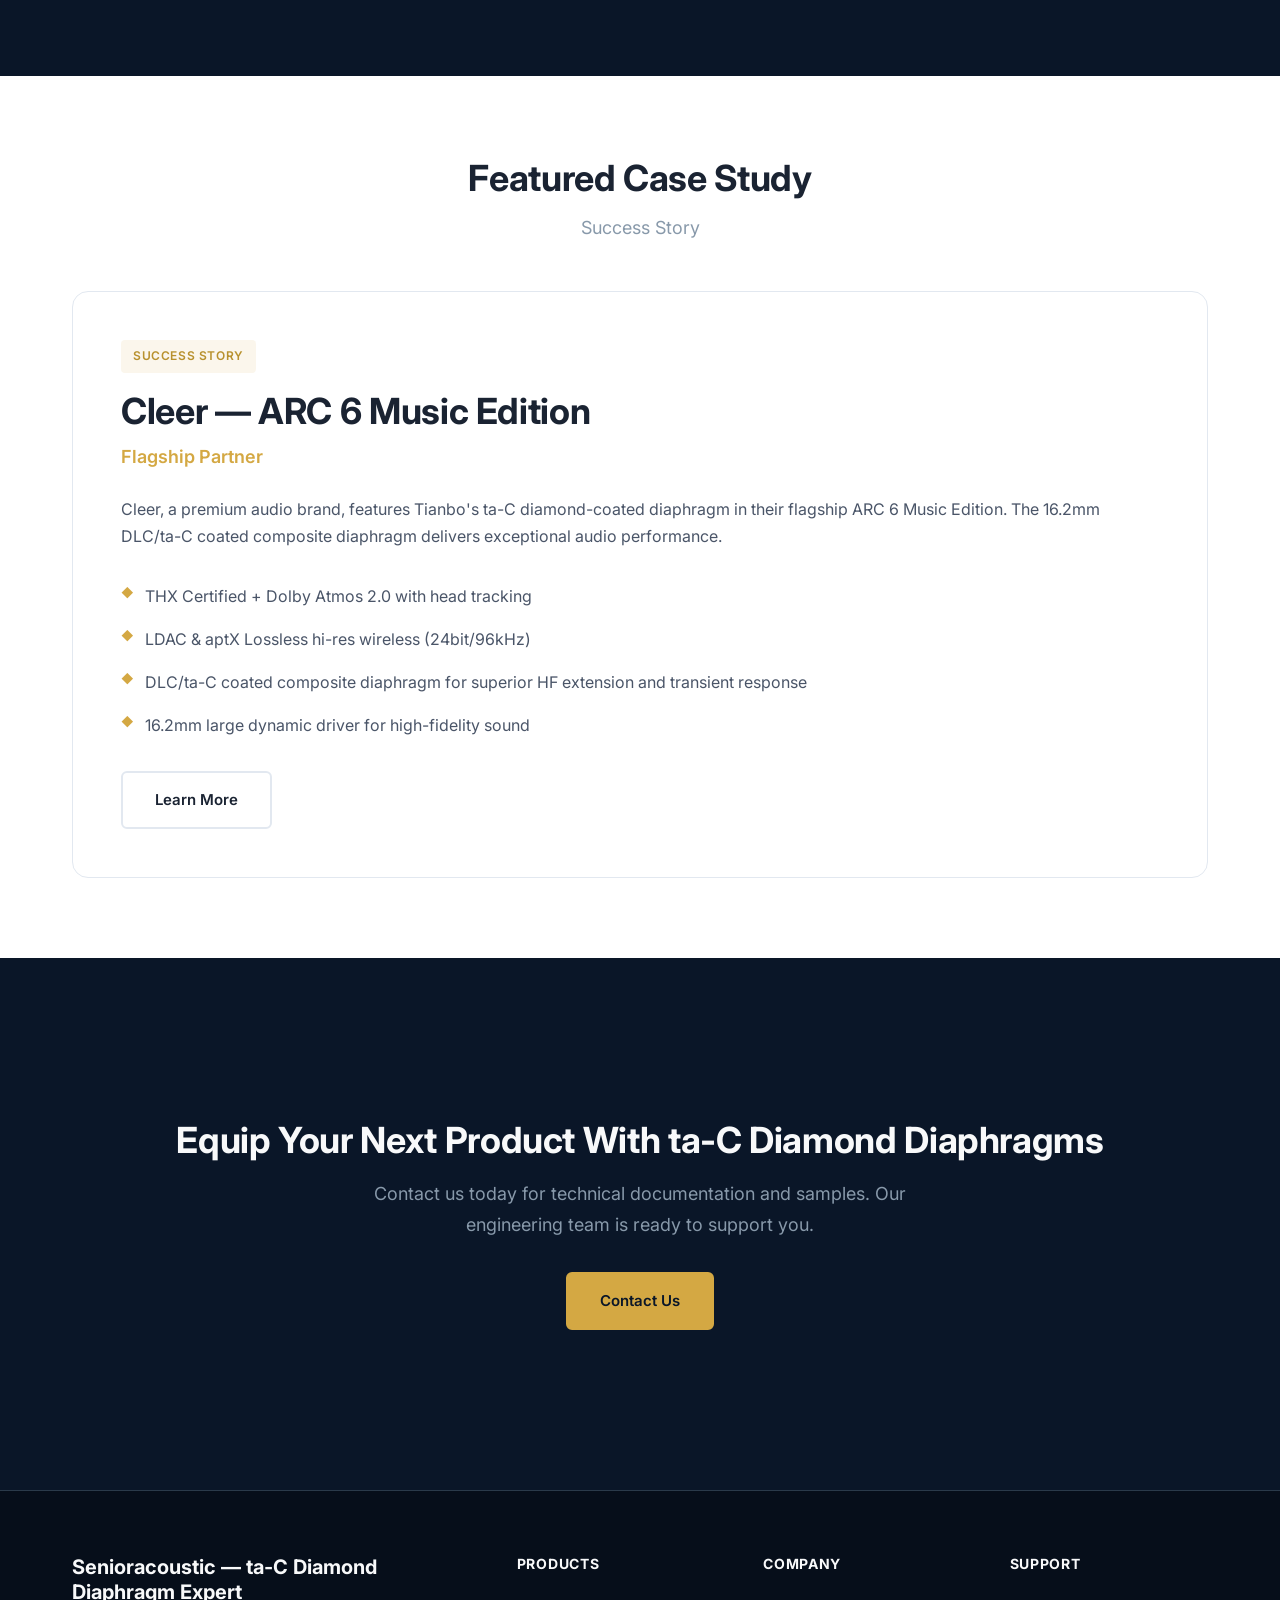
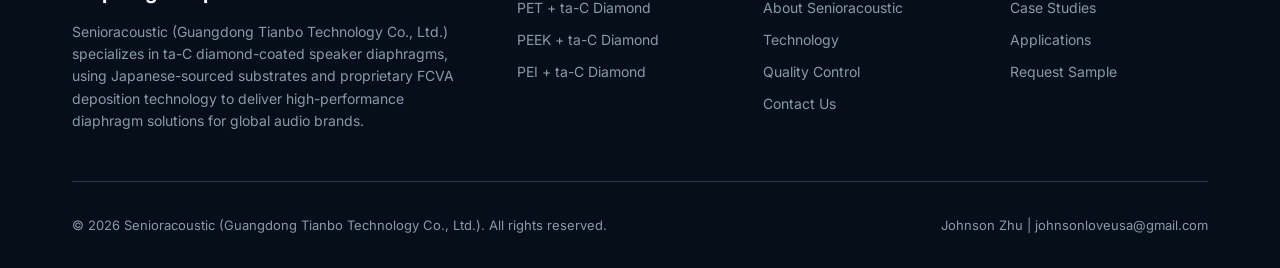
==== commit c2ea6277: "Fix language switch bug, add About page, update to Senioracoustic branding" ====
--- a/index.html
+++ b/index.html
@@ -21,6 +21,7 @@
           <span data-i18n="nav.home">tac-diaphragm</span>
         </a>
         <div class="nav-links">
+          <a href="about.html" data-i18n="nav.about">About</a>
           <a href="technology.html" data-i18n="nav.technology">Technology</a>
           <a href="products.html" data-i18n="nav.products">Products</a>
           <a href="applications.html" data-i18n="nav.applications">Applications</a>
@@ -250,8 +251,8 @@
     <div class="container">
       <div class="footer-grid">
         <div class="footer-brand">
-          <h3 data-i18n="footer.brand">Tianbo Technology — ta-C Diamond Diaphragm Expert</h3>
-          <p data-i18n="footer.desc">Guangdong Tianbo Technology Co., Ltd. specializes in ta-C diamond-coated speaker diaphragms, using Japanese-sourced substrates and proprietary FCVA deposition technology to deliver high-performance diaphragm solutions for global audio brands.</p>
+          <h3 data-i18n="footer.brand">Senioracoustic — ta-C Diamond Diaphragm Expert</h3>
+          <p data-i18n="footer.desc">Senioracoustic (Guangdong Tianbo Technology Co., Ltd.) specializes in ta-C diamond-coated speaker diaphragms, using Japanese-sourced substrates and proprietary FCVA deposition technology to deliver high-performance diaphragm solutions for global audio brands.</p>
         </div>
         <div>
           <h4 data-i18n="footer.products">Products</h4>
@@ -261,7 +262,7 @@
         </div>
         <div>
           <h4 data-i18n="footer.company">Company</h4>
-          <a href="index.html" data-i18n="footer.company.about">About Tianbo</a>
+          <a href="about.html" data-i18n="footer.company.about">About Senioracoustic</a>
           <a href="technology.html" data-i18n="footer.company.technology">Technology</a>
           <a href="quality.html" data-i18n="footer.company.quality">Quality Control</a>
           <a href="contact.html" data-i18n="footer.company.contact">Contact Us</a>
@@ -274,7 +275,7 @@
         </div>
       </div>
       <div class="footer-bottom">
-        <span data-i18n="footer.copyright">© 2026 Guangdong Tianbo Technology Co., Ltd. All rights reserved.</span>
+        <span data-i18n="footer.copyright">© 2026 Senioracoustic (Guangdong Tianbo Technology Co., Ltd.). All rights reserved.</span>
         <span>Johnson Zhu | johnsonloveusa@gmail.com</span>
       </div>
     </div>
